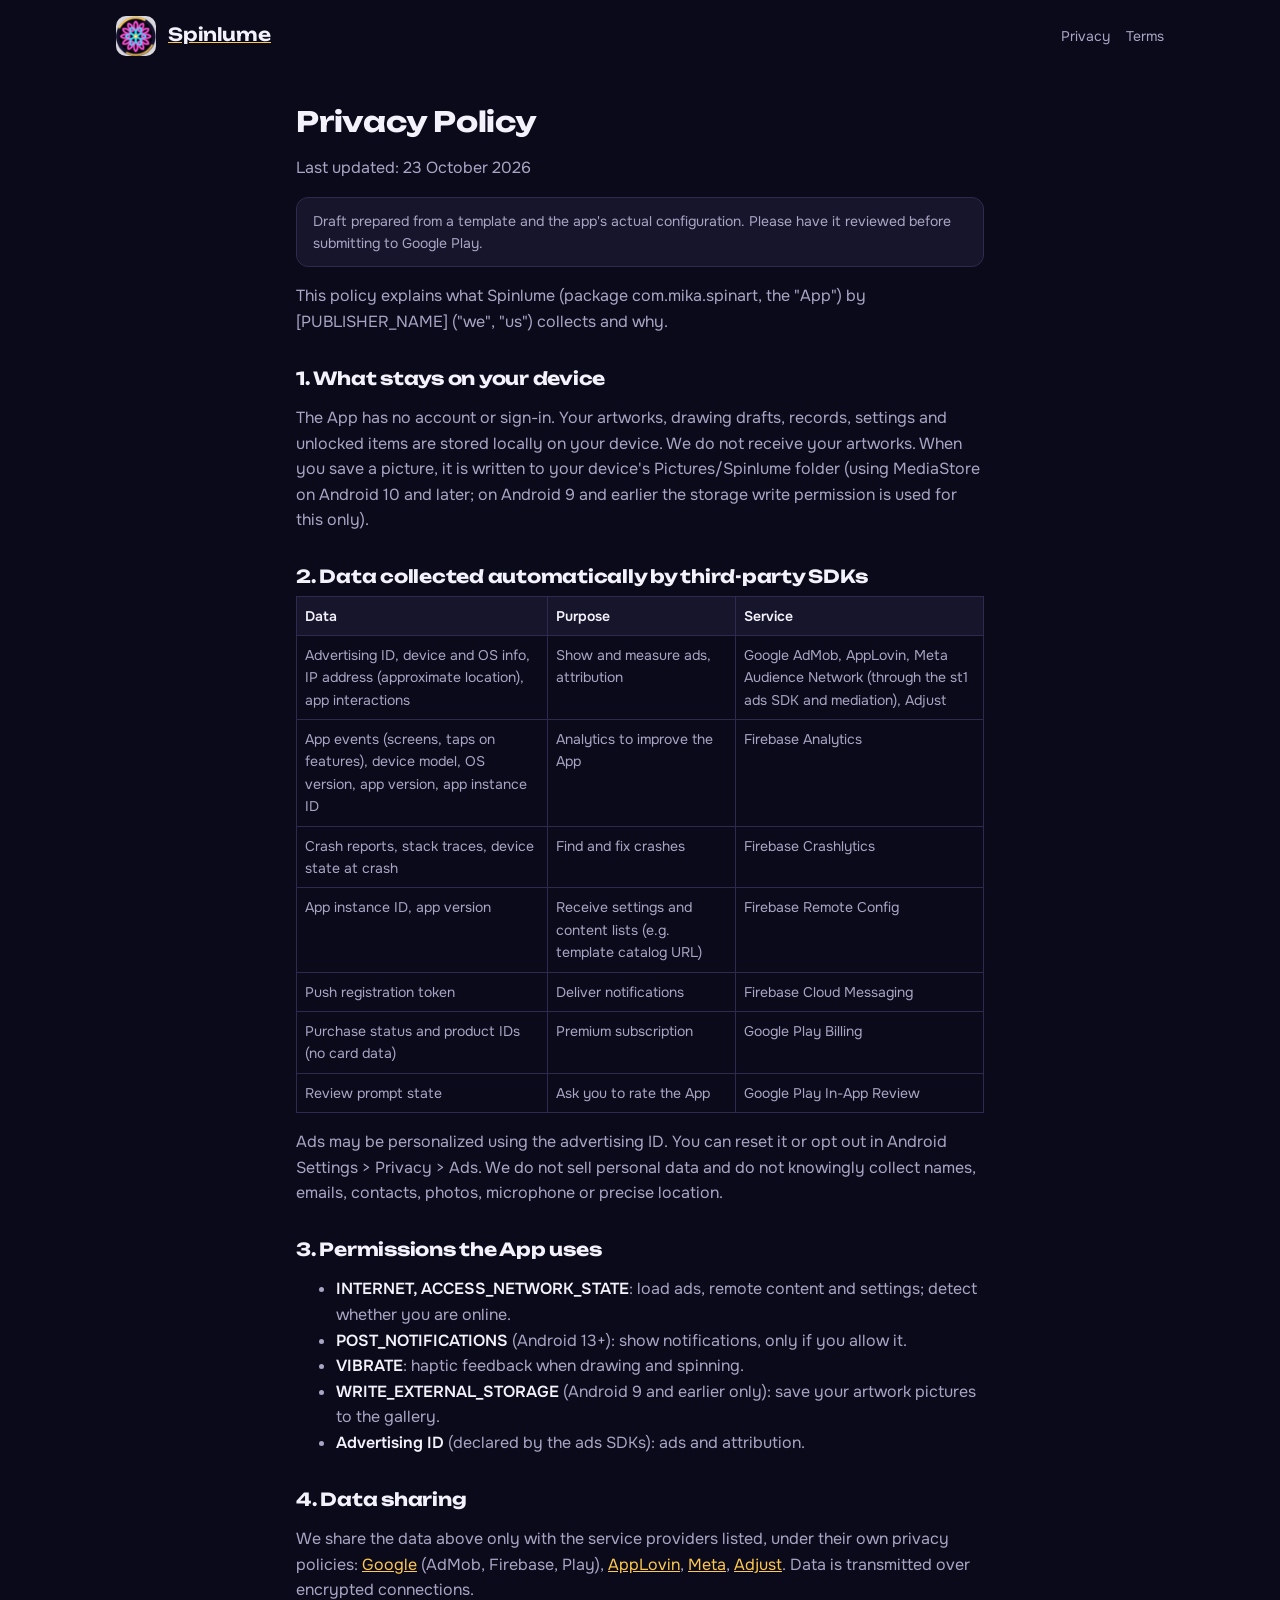
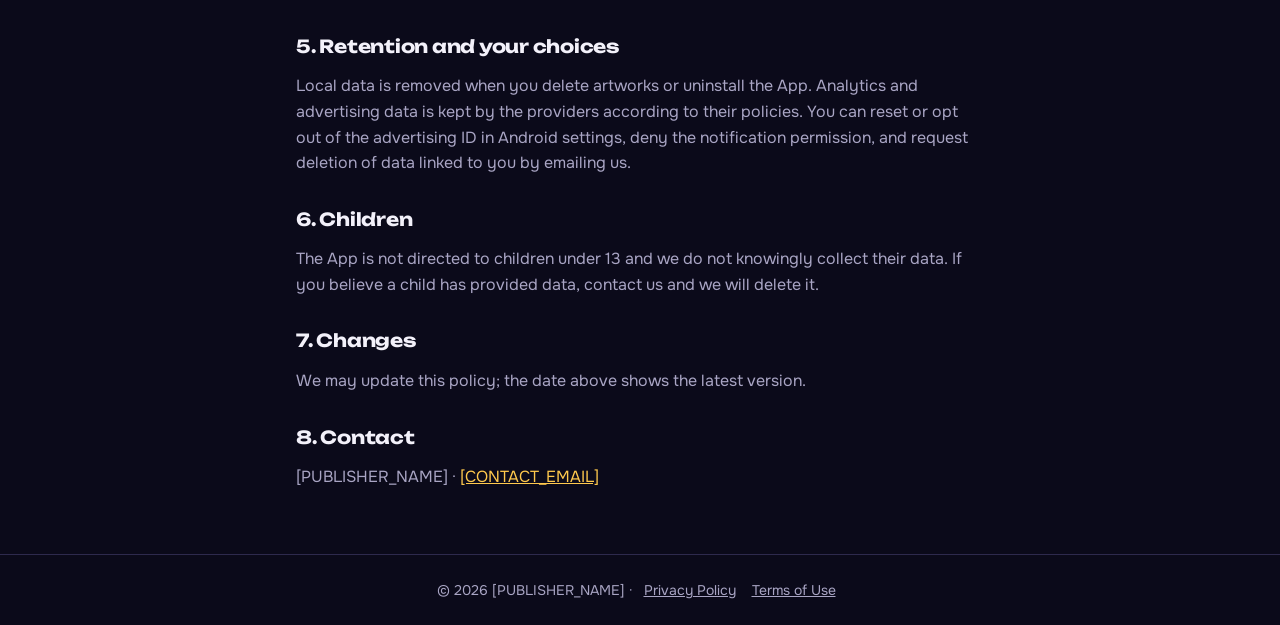
==== apps/com.mika.spinart/web/privacy-policy.html @ 6a61b264 "Add Spinlume landing, privacy policy and terms pages" ====
<!doctype html><html lang="en"><head><meta charset="utf-8"><meta name="viewport" content="width=device-width,initial-scale=1"><link rel="icon" href="img/icon-192.png"><link rel="stylesheet" href="style.css"><title>Privacy Policy - Spinlume</title></head><body><header class="top"><img src="img/icon-192.png" alt="" width="40" height="40"><a href="index.html"><b>Spinlume</b></a><nav><a href="privacy-policy.html">Privacy</a><a href="terms.html">Terms</a></nav></header>
<main class="wrap doc"><h1>Privacy Policy</h1><p>Last updated: 23 October 2026</p>
<p class="note">Draft prepared from a template and the app's actual configuration. Please have it reviewed before submitting to Google Play.</p>
<p>This policy explains what Spinlume (package com.mika.spinart, the "App") by [PUBLISHER_NAME] ("we", "us") collects and why.</p>
<h2>1. What stays on your device</h2><p>The App has no account or sign-in. Your artworks, drawing drafts, records, settings and unlocked items are stored locally on your device. We do not receive your artworks. When you save a picture, it is written to your device's Pictures/Spinlume folder (using MediaStore on Android 10 and later; on Android 9 and earlier the storage write permission is used for this only).</p>
<h2>2. Data collected automatically by third-party SDKs</h2>
<table><tr><th>Data</th><th>Purpose</th><th>Service</th></tr>
<tr><td>Advertising ID, device and OS info, IP address (approximate location), app interactions</td><td>Show and measure ads, attribution</td><td>Google AdMob, AppLovin, Meta Audience Network (through the st1 ads SDK and mediation), Adjust</td></tr>
<tr><td>App events (screens, taps on features), device model, OS version, app version, app instance ID</td><td>Analytics to improve the App</td><td>Firebase Analytics</td></tr>
<tr><td>Crash reports, stack traces, device state at crash</td><td>Find and fix crashes</td><td>Firebase Crashlytics</td></tr>
<tr><td>App instance ID, app version</td><td>Receive settings and content lists (e.g. template catalog URL)</td><td>Firebase Remote Config</td></tr>
<tr><td>Push registration token</td><td>Deliver notifications</td><td>Firebase Cloud Messaging</td></tr>
<tr><td>Purchase status and product IDs (no card data)</td><td>Premium subscription</td><td>Google Play Billing</td></tr>
<tr><td>Review prompt state</td><td>Ask you to rate the App</td><td>Google Play In-App Review</td></tr></table>
<p>Ads may be personalized using the advertising ID. You can reset it or opt out in Android Settings &gt; Privacy &gt; Ads. We do not sell personal data and do not knowingly collect names, emails, contacts, photos, microphone or precise location.</p>
<h2>3. Permissions the App uses</h2><ul>
<li><strong>INTERNET, ACCESS_NETWORK_STATE</strong>: load ads, remote content and settings; detect whether you are online.</li>
<li><strong>POST_NOTIFICATIONS</strong> (Android 13+): show notifications, only if you allow it.</li>
<li><strong>VIBRATE</strong>: haptic feedback when drawing and spinning.</li>
<li><strong>WRITE_EXTERNAL_STORAGE</strong> (Android 9 and earlier only): save your artwork pictures to the gallery.</li>
<li><strong>Advertising ID</strong> (declared by the ads SDKs): ads and attribution.</li></ul>
<h2>4. Data sharing</h2><p>We share the data above only with the service providers listed, under their own privacy policies: <a href="https://policies.google.com/privacy">Google</a> (AdMob, Firebase, Play), <a href="https://www.applovin.com/privacy/">AppLovin</a>, <a href="https://www.facebook.com/privacy/policy/">Meta</a>, <a href="https://www.adjust.com/terms/privacy-policy/">Adjust</a>. Data is transmitted over encrypted connections.</p>
<h2>5. Retention and your choices</h2><p>Local data is removed when you delete artworks or uninstall the App. Analytics and advertising data is kept by the providers according to their policies. You can reset or opt out of the advertising ID in Android settings, deny the notification permission, and request deletion of data linked to you by emailing us.</p>
<h2>6. Children</h2><p>The App is not directed to children under 13 and we do not knowingly collect their data. If you believe a child has provided data, contact us and we will delete it.</p>
<h2>7. Changes</h2><p>We may update this policy; the date above shows the latest version.</p>
<h2>8. Contact</h2><p>[PUBLISHER_NAME] &middot; <a href="mailto:[CONTACT_EMAIL]">[CONTACT_EMAIL]</a></p></main><footer>&copy; 2026 [PUBLISHER_NAME] &middot; <a href="privacy-policy.html">Privacy Policy</a><a href="terms.html">Terms of Use</a></footer></body></html>
---- apps/com.mika.spinart/web/style.css ----
@font-face{font-family:Unbounded;src:url(fonts/Unbounded-VF.ttf) format("truetype");font-weight:200 900;font-display:swap}
@font-face{font-family:Onest;src:url(fonts/Onest-400.ttf) format("truetype");font-weight:400;font-display:swap}
@font-face{font-family:Onest;src:url(fonts/Onest-600.ttf) format("truetype");font-weight:600;font-display:swap}
:root{--bg:#0B0A1A;--surface:#17152B;--surface-2:#221F3B;--line:#2E2A4D;--text:#F3F1FA;--muted:#A9A5C4;--primary:#FFC94D;--on-primary:#1A1306;--radius:16px}
*{box-sizing:border-box}
body{margin:0;background:var(--bg);color:var(--text);font:400 16px/1.6 Onest,sans-serif}
a{color:var(--primary)}
h1,h2,h3{font-family:Unbounded,Onest,sans-serif;letter-spacing:-.25px;line-height:1.25}
.wrap{max-width:720px;margin:0 auto;padding:24px 16px 48px}
.top{display:flex;align-items:center;gap:12px;padding:16px;max-width:1080px;margin:0 auto}
.top img{width:40px;height:40px;border-radius:10px}
.top b{font:600 18px Unbounded,sans-serif;color:var(--text);text-decoration:none}
.top nav{margin-left:auto;display:flex;gap:16px;font-size:14px}
.top nav a{color:var(--muted);text-decoration:none}
.doc h1{font-size:28px;margin:8px 0}
.doc h2{font-size:18px;margin:32px 0 8px}
.doc p,.doc li{color:var(--muted)}
.doc strong{color:var(--text)}
.doc table{width:100%;border-collapse:collapse;font-size:14px}
.doc th,.doc td{border:1px solid var(--line);padding:8px;text-align:left;vertical-align:top;color:var(--muted)}
.doc th{background:var(--surface);color:var(--text)}
.note{background:var(--surface);border:1px solid var(--line);border-radius:12px;padding:12px 16px;font-size:14px;color:var(--muted)}
footer{border-top:1px solid var(--line);padding:24px 16px;text-align:center;color:var(--muted);font-size:14px}
footer a{margin:0 8px;color:var(--muted)}
/* landing */
.hero{max-width:1080px;margin:0 auto;padding:32px 16px 64px;display:grid;gap:40px;align-items:center}
.hero h1{font-size:clamp(34px,8vw,64px);margin:0 0 16px;font-weight:700}
.hero h1 span{color:var(--primary)}
.hero p{color:var(--muted);font-size:18px;max-width:46ch}
.shot{border-radius:28px;border:1px solid var(--line);width:100%;height:auto;display:block;background:var(--surface)}
.hero .shot{max-width:300px;justify-self:center;box-shadow:0 0 80px rgba(61,255,176,.18)}
.sec{max-width:1080px;margin:0 auto;padding:48px 16px}
.sec h2{font-size:clamp(24px,5vw,36px);margin:0 0 24px}
.steps{display:grid;gap:24px}
.step{display:grid;gap:16px;align-items:center;background:var(--surface);border-radius:24px;padding:24px;border:1px solid var(--line)}
.step .shot{max-width:240px;justify-self:center}
.step h3{margin:0 0 8px;font-size:20px}
.step p{margin:0;color:var(--muted)}
.facts{display:grid;gap:12px;padding:0;list-style:none;margin:0}
.facts li{padding:16px 0;border-top:1px solid var(--line);color:var(--muted)}
.facts b{color:var(--text)}
@media(min-width:760px){.hero{grid-template-columns:1.2fr 1fr}.step{grid-template-columns:240px 1fr}.step:nth-child(even){grid-template-columns:1fr 240px}.step:nth-child(even) .shot{order:2}.facts{grid-template-columns:repeat(3,1fr);gap:32px}}
@media(prefers-reduced-motion:no-preference){.hero .shot{animation:fade .6s ease-out}@keyframes fade{from{opacity:0;transform:translateY(12px)}}}
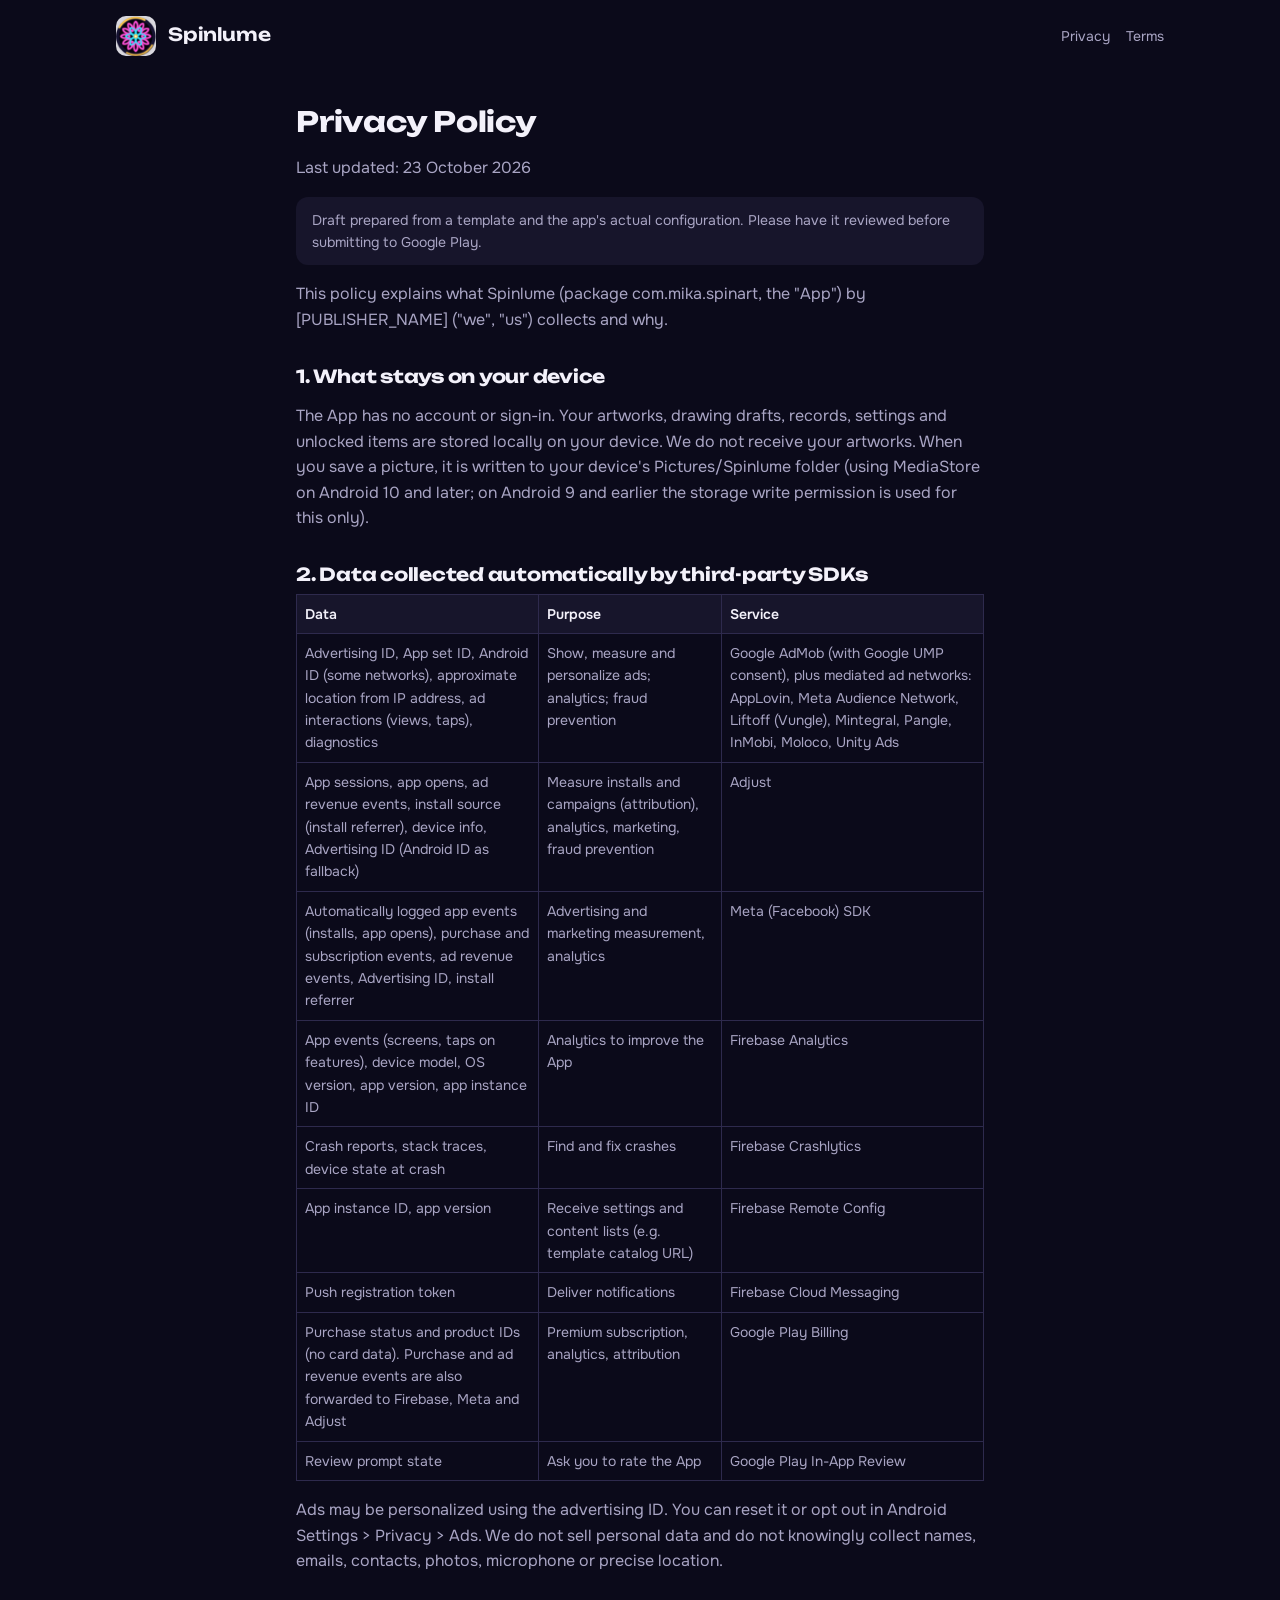
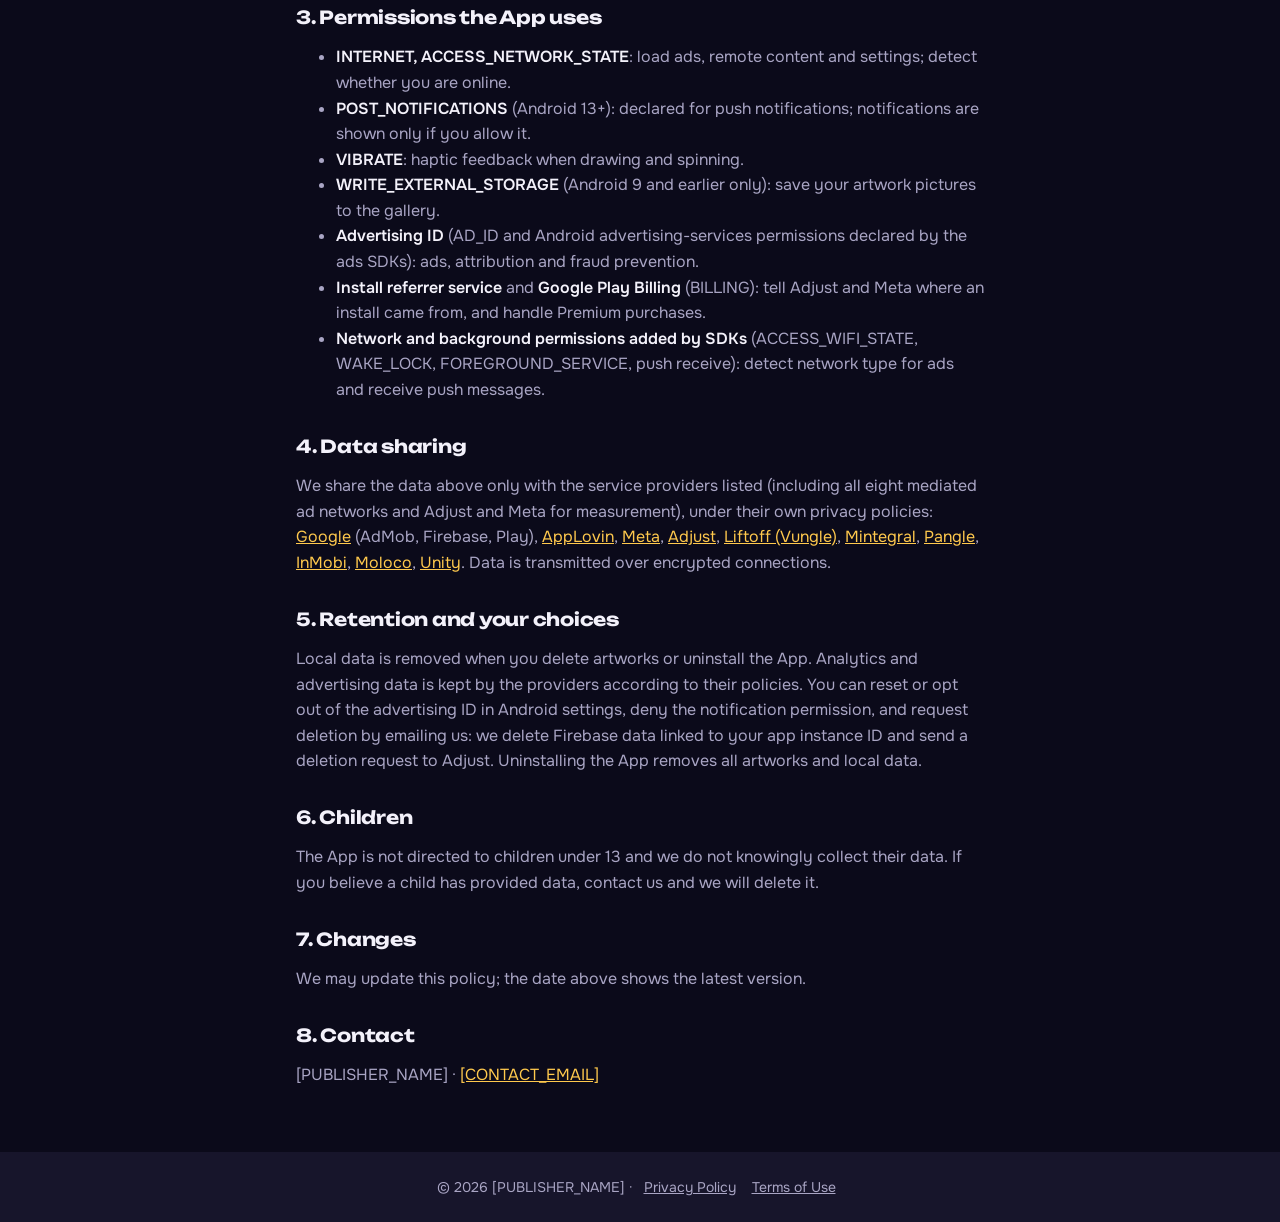
==== commit a37b273d: "Spinlume pages: full ad network and measurement disclosure in privacy policy, landing polish" ====
--- a/apps/com.mika.spinart/web/privacy-policy.html
+++ b/apps/com.mika.spinart/web/privacy-policy.html
@@ -5,22 +5,24 @@
 <h2>1. What stays on your device</h2><p>The App has no account or sign-in. Your artworks, drawing drafts, records, settings and unlocked items are stored locally on your device. We do not receive your artworks. When you save a picture, it is written to your device's Pictures/Spinlume folder (using MediaStore on Android 10 and later; on Android 9 and earlier the storage write permission is used for this only).</p>
 <h2>2. Data collected automatically by third-party SDKs</h2>
 <table><tr><th>Data</th><th>Purpose</th><th>Service</th></tr>
-<tr><td>Advertising ID, device and OS info, IP address (approximate location), app interactions</td><td>Show and measure ads, attribution</td><td>Google AdMob, AppLovin, Meta Audience Network (through the st1 ads SDK and mediation), Adjust</td></tr>
+<tr><td>Advertising ID, App set ID, Android ID (some networks), approximate location from IP address, ad interactions (views, taps), diagnostics</td><td>Show, measure and personalize ads; analytics; fraud prevention</td><td>Google AdMob (with Google UMP consent), plus mediated ad networks: AppLovin, Meta Audience Network, Liftoff (Vungle), Mintegral, Pangle, InMobi, Moloco, Unity Ads</td></tr>
+<tr><td>App sessions, app opens, ad revenue events, install source (install referrer), device info, Advertising ID (Android ID as fallback)</td><td>Measure installs and campaigns (attribution), analytics, marketing, fraud prevention</td><td>Adjust</td></tr>
+<tr><td>Automatically logged app events (installs, app opens), purchase and subscription events, ad revenue events, Advertising ID, install referrer</td><td>Advertising and marketing measurement, analytics</td><td>Meta (Facebook) SDK</td></tr>
 <tr><td>App events (screens, taps on features), device model, OS version, app version, app instance ID</td><td>Analytics to improve the App</td><td>Firebase Analytics</td></tr>
 <tr><td>Crash reports, stack traces, device state at crash</td><td>Find and fix crashes</td><td>Firebase Crashlytics</td></tr>
 <tr><td>App instance ID, app version</td><td>Receive settings and content lists (e.g. template catalog URL)</td><td>Firebase Remote Config</td></tr>
 <tr><td>Push registration token</td><td>Deliver notifications</td><td>Firebase Cloud Messaging</td></tr>
-<tr><td>Purchase status and product IDs (no card data)</td><td>Premium subscription</td><td>Google Play Billing</td></tr>
+<tr><td>Purchase status and product IDs (no card data). Purchase and ad revenue events are also forwarded to Firebase, Meta and Adjust</td><td>Premium subscription, analytics, attribution</td><td>Google Play Billing</td></tr>
 <tr><td>Review prompt state</td><td>Ask you to rate the App</td><td>Google Play In-App Review</td></tr></table>
 <p>Ads may be personalized using the advertising ID. You can reset it or opt out in Android Settings &gt; Privacy &gt; Ads. We do not sell personal data and do not knowingly collect names, emails, contacts, photos, microphone or precise location.</p>
 <h2>3. Permissions the App uses</h2><ul>
 <li><strong>INTERNET, ACCESS_NETWORK_STATE</strong>: load ads, remote content and settings; detect whether you are online.</li>
-<li><strong>POST_NOTIFICATIONS</strong> (Android 13+): show notifications, only if you allow it.</li>
+<li><strong>POST_NOTIFICATIONS</strong> (Android 13+): declared for push notifications; notifications are shown only if you allow it.</li>
 <li><strong>VIBRATE</strong>: haptic feedback when drawing and spinning.</li>
 <li><strong>WRITE_EXTERNAL_STORAGE</strong> (Android 9 and earlier only): save your artwork pictures to the gallery.</li>
-<li><strong>Advertising ID</strong> (declared by the ads SDKs): ads and attribution.</li></ul>
-<h2>4. Data sharing</h2><p>We share the data above only with the service providers listed, under their own privacy policies: <a href="https://policies.google.com/privacy">Google</a> (AdMob, Firebase, Play), <a href="https://www.applovin.com/privacy/">AppLovin</a>, <a href="https://www.facebook.com/privacy/policy/">Meta</a>, <a href="https://www.adjust.com/terms/privacy-policy/">Adjust</a>. Data is transmitted over encrypted connections.</p>
-<h2>5. Retention and your choices</h2><p>Local data is removed when you delete artworks or uninstall the App. Analytics and advertising data is kept by the providers according to their policies. You can reset or opt out of the advertising ID in Android settings, deny the notification permission, and request deletion of data linked to you by emailing us.</p>
+<li><strong>Advertising ID</strong> (AD_ID and Android advertising-services permissions declared by the ads SDKs): ads, attribution and fraud prevention.</li><li><strong>Install referrer service</strong> and <strong>Google Play Billing</strong> (BILLING): tell Adjust and Meta where an install came from, and handle Premium purchases.</li><li><strong>Network and background permissions added by SDKs</strong> (ACCESS_WIFI_STATE, WAKE_LOCK, FOREGROUND_SERVICE, push receive): detect network type for ads and receive push messages.</li></ul>
+<h2>4. Data sharing</h2><p>We share the data above only with the service providers listed (including all eight mediated ad networks and Adjust and Meta for measurement), under their own privacy policies: <a href="https://policies.google.com/privacy">Google</a> (AdMob, Firebase, Play), <a href="https://www.applovin.com/privacy/">AppLovin</a>, <a href="https://www.facebook.com/privacy/policy/">Meta</a>, <a href="https://www.adjust.com/terms/privacy-policy/">Adjust</a>, <a href="https://vungle.com/privacy/">Liftoff (Vungle)</a>, <a href="https://www.mintegral.com/en/privacy/">Mintegral</a>, <a href="https://www.pangleglobal.com/privacy">Pangle</a>, <a href="https://www.inmobi.com/privacy-policy">InMobi</a>, <a href="https://www.moloco.com/privacy-policy">Moloco</a>, <a href="https://unity.com/legal/privacy-policy">Unity</a>. Data is transmitted over encrypted connections.</p>
+<h2>5. Retention and your choices</h2><p>Local data is removed when you delete artworks or uninstall the App. Analytics and advertising data is kept by the providers according to their policies. You can reset or opt out of the advertising ID in Android settings, deny the notification permission, and request deletion by emailing us: we delete Firebase data linked to your app instance ID and send a deletion request to Adjust. Uninstalling the App removes all artworks and local data.</p>
 <h2>6. Children</h2><p>The App is not directed to children under 13 and we do not knowingly collect their data. If you believe a child has provided data, contact us and we will delete it.</p>
 <h2>7. Changes</h2><p>We may update this policy; the date above shows the latest version.</p>
 <h2>8. Contact</h2><p>[PUBLISHER_NAME] &middot; <a href="mailto:[CONTACT_EMAIL]">[CONTACT_EMAIL]</a></p></main><footer>&copy; 2026 [PUBLISHER_NAME] &middot; <a href="privacy-policy.html">Privacy Policy</a><a href="terms.html">Terms of Use</a></footer></body></html>
--- a/apps/com.mika.spinart/web/style.css
+++ b/apps/com.mika.spinart/web/style.css
@@ -8,7 +8,7 @@
 h1,h2,h3{font-family:Unbounded,Onest,sans-serif;letter-spacing:-.25px;line-height:1.25}
 .wrap{max-width:720px;margin:0 auto;padding:24px 16px 48px}
 .top{display:flex;align-items:center;gap:12px;padding:16px;max-width:1080px;margin:0 auto}
-.top img{width:40px;height:40px;border-radius:10px}
+.top a{text-decoration:none}.top img{width:40px;height:40px;border-radius:10px}
 .top b{font:600 18px Unbounded,sans-serif;color:var(--text);text-decoration:none}
 .top nav{margin-left:auto;display:flex;gap:16px;font-size:14px}
 .top nav a{color:var(--muted);text-decoration:none}
@@ -19,25 +19,29 @@
 .doc table{width:100%;border-collapse:collapse;font-size:14px}
 .doc th,.doc td{border:1px solid var(--line);padding:8px;text-align:left;vertical-align:top;color:var(--muted)}
 .doc th{background:var(--surface);color:var(--text)}
-.note{background:var(--surface);border:1px solid var(--line);border-radius:12px;padding:12px 16px;font-size:14px;color:var(--muted)}
-footer{border-top:1px solid var(--line);padding:24px 16px;text-align:center;color:var(--muted);font-size:14px}
+.note{background:var(--surface);border-radius:12px;padding:12px 16px;font-size:14px;color:var(--muted)}
+footer{background:var(--surface);padding:24px 16px;text-align:center;color:var(--muted);font-size:14px}
 footer a{margin:0 8px;color:var(--muted)}
 /* landing */
-.hero{max-width:1080px;margin:0 auto;padding:32px 16px 64px;display:grid;gap:40px;align-items:center}
-.hero h1{font-size:clamp(34px,8vw,64px);margin:0 0 16px;font-weight:700}
+.hero{max-width:1280px;margin:0 auto;padding:32px 16px 64px;display:grid;gap:40px;align-items:center}
+.hero h1{font-size:clamp(44px,12vw,128px);line-height:1;margin:0 0 16px;font-weight:700}
 .hero h1 span{color:var(--primary)}
 .hero p{color:var(--muted);font-size:18px;max-width:46ch}
-.shot{border-radius:28px;border:1px solid var(--line);width:100%;height:auto;display:block;background:var(--surface)}
-.hero .shot{max-width:300px;justify-self:center;box-shadow:0 0 80px rgba(61,255,176,.18)}
+.shot{border-radius:28px;width:100%;height:auto;display:block;background:var(--surface)}
+.hero .shot{max-width:360px;justify-self:center}
 .sec{max-width:1080px;margin:0 auto;padding:48px 16px}
 .sec h2{font-size:clamp(24px,5vw,36px);margin:0 0 24px}
 .steps{display:grid;gap:24px}
-.step{display:grid;gap:16px;align-items:center;background:var(--surface);border-radius:24px;padding:24px;border:1px solid var(--line)}
+.step{display:grid;gap:16px;align-items:center;background:var(--surface);border-radius:24px;padding:24px}
 .step .shot{max-width:240px;justify-self:center}
 .step h3{margin:0 0 8px;font-size:20px}
 .step p{margin:0;color:var(--muted)}
 .facts{display:grid;gap:12px;padding:0;list-style:none;margin:0}
-.facts li{padding:16px 0;border-top:1px solid var(--line);color:var(--muted)}
+.facts li{padding:24px;background:var(--surface);border-radius:20px;color:var(--muted)}
 .facts b{color:var(--text)}
-@media(min-width:760px){.hero{grid-template-columns:1.2fr 1fr}.step{grid-template-columns:240px 1fr}.step:nth-child(even){grid-template-columns:1fr 240px}.step:nth-child(even) .shot{order:2}.facts{grid-template-columns:repeat(3,1fr);gap:32px}}
-@media(prefers-reduced-motion:no-preference){.hero .shot{animation:fade .6s ease-out}@keyframes fade{from{opacity:0;transform:translateY(12px)}}}
+@media(min-width:1000px){.hero{grid-template-columns:1.2fr 1fr}}@media(min-width:760px){.step{grid-template-columns:240px 1fr}.step:nth-child(even){grid-template-columns:1fr 240px}.step:nth-child(even) .shot{order:2}.facts{grid-template-columns:repeat(3,1fr);gap:32px}}
+.btn{display:inline-block;margin-top:24px;min-height:56px;padding:16px 32px;border-radius:999px;background:var(--primary);color:var(--on-primary);font:600 16px Onest,sans-serif;text-decoration:none;transition:transform .12s}
+.btn:active{transform:scale(.96)}
+@media(prefers-reduced-motion:no-preference){.hero h1,.hero p,.btn,.hero .shot{animation:rise .6s cubic-bezier(.2,0,0,1) both}.hero p{animation-delay:.1s}.btn{animation-delay:.2s}.hero .shot{animation-name:rise,sway;animation-duration:.6s,6s;animation-delay:.1s,.7s;animation-iteration-count:1,infinite;animation-direction:normal,alternate;animation-timing-function:cubic-bezier(.2,0,0,1),ease-in-out}
+.step,.facts li{animation:rise both linear;animation-timeline:view();animation-range:entry 0% entry 40%}
+@keyframes rise{from{opacity:0;transform:translateY(24px)}}@keyframes sway{from{transform:rotate(-2deg)}to{transform:rotate(2deg)}}}
